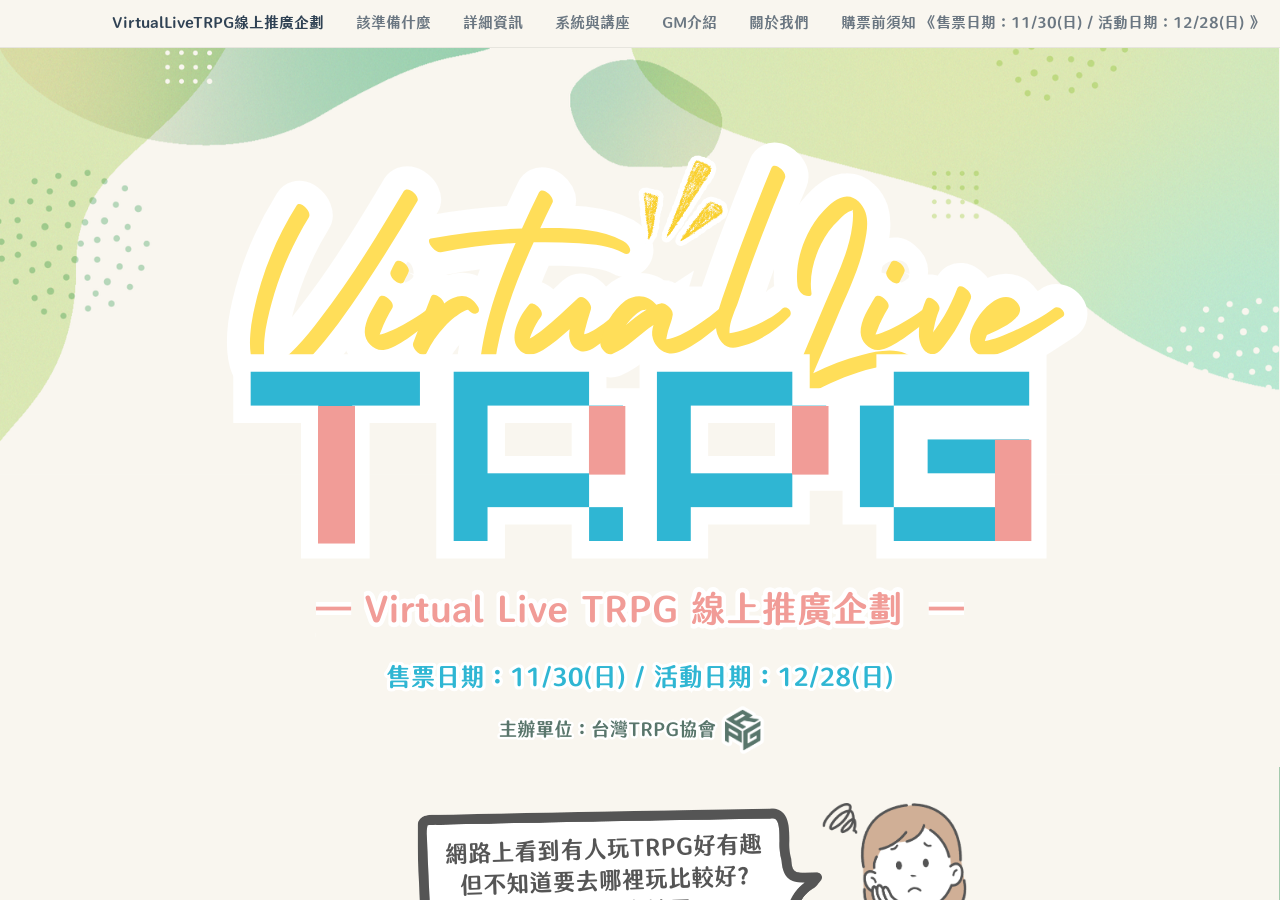
==== virtuallivetrpg/index.html @ 21ad389f "Hide Canva footer and redirect /virtuallivetrpg to root - index.html: inject a CSS rule that hides ." ====
<!doctype html>
<html lang="zh-TW">
<head>
<meta charset="utf-8">
<title>VirtualLiveTRPG 線上推廣企劃</title>
<meta http-equiv="refresh" content="0; url=../">
<link rel="canonical" href="https://virtualtrpg.trpgtw.org/">
<script>location.replace('../' + location.hash);</script>
</head>
<body>
<p>正在前往 <a href="../">首頁</a> …</p>
</body>
</html>
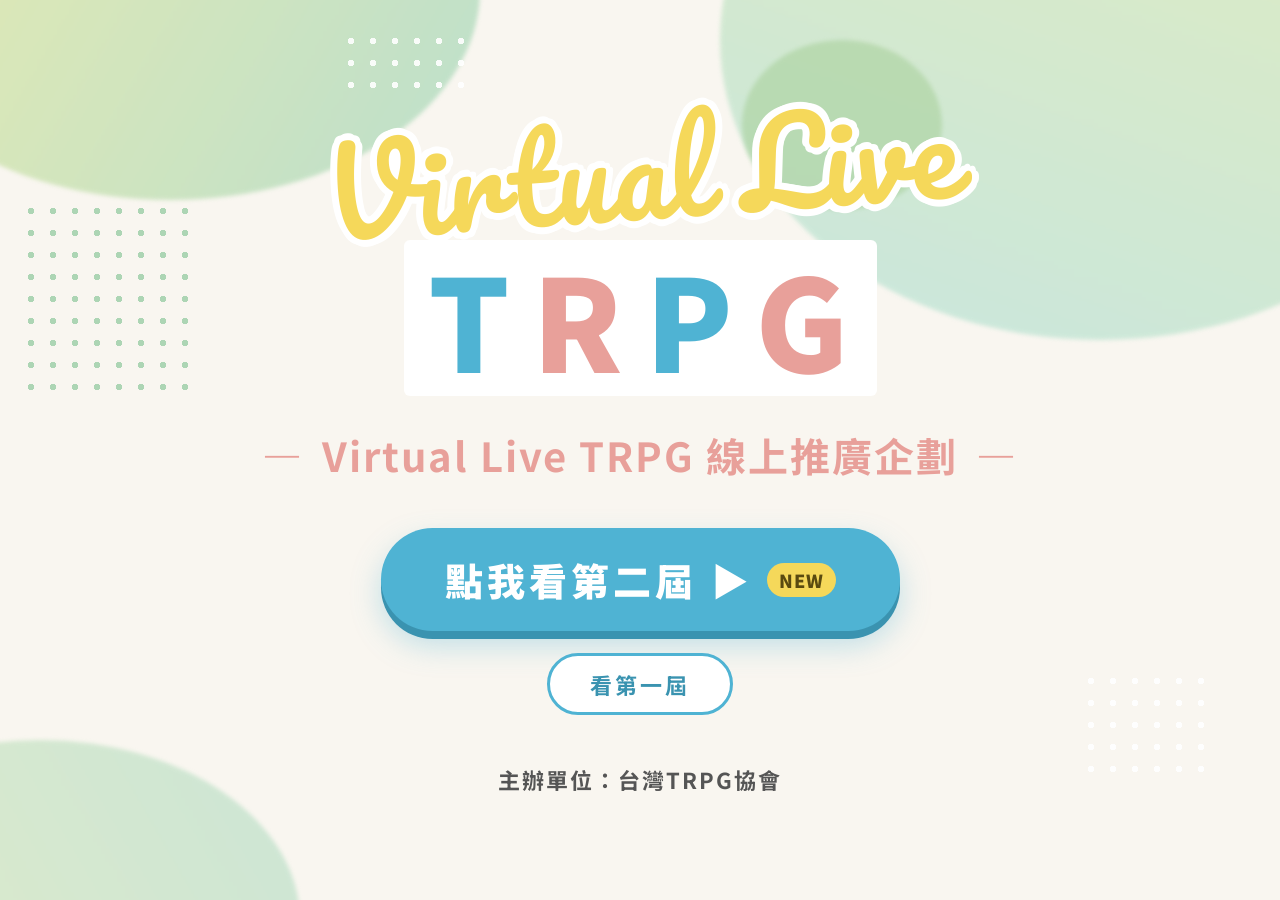
==== commit 43ce5ad0: "Add 第二屆 entry overlay and noindex robots meta - index.html: full-screen gate (VL-GATE block after <b" ====
--- a/virtuallivetrpg/index.html
+++ b/virtuallivetrpg/index.html
@@ -1,7 +1,7 @@
 <!doctype html>
 <html lang="zh-TW">
 <head>
-<meta charset="utf-8">
+<meta charset="utf-8"><meta name="robots" content="noindex, follow, noarchive, nosnippet">
 <title>VirtualLiveTRPG 線上推廣企劃</title>
 <meta http-equiv="refresh" content="0; url=../">
 <link rel="canonical" href="https://virtualtrpg.trpgtw.org/">
